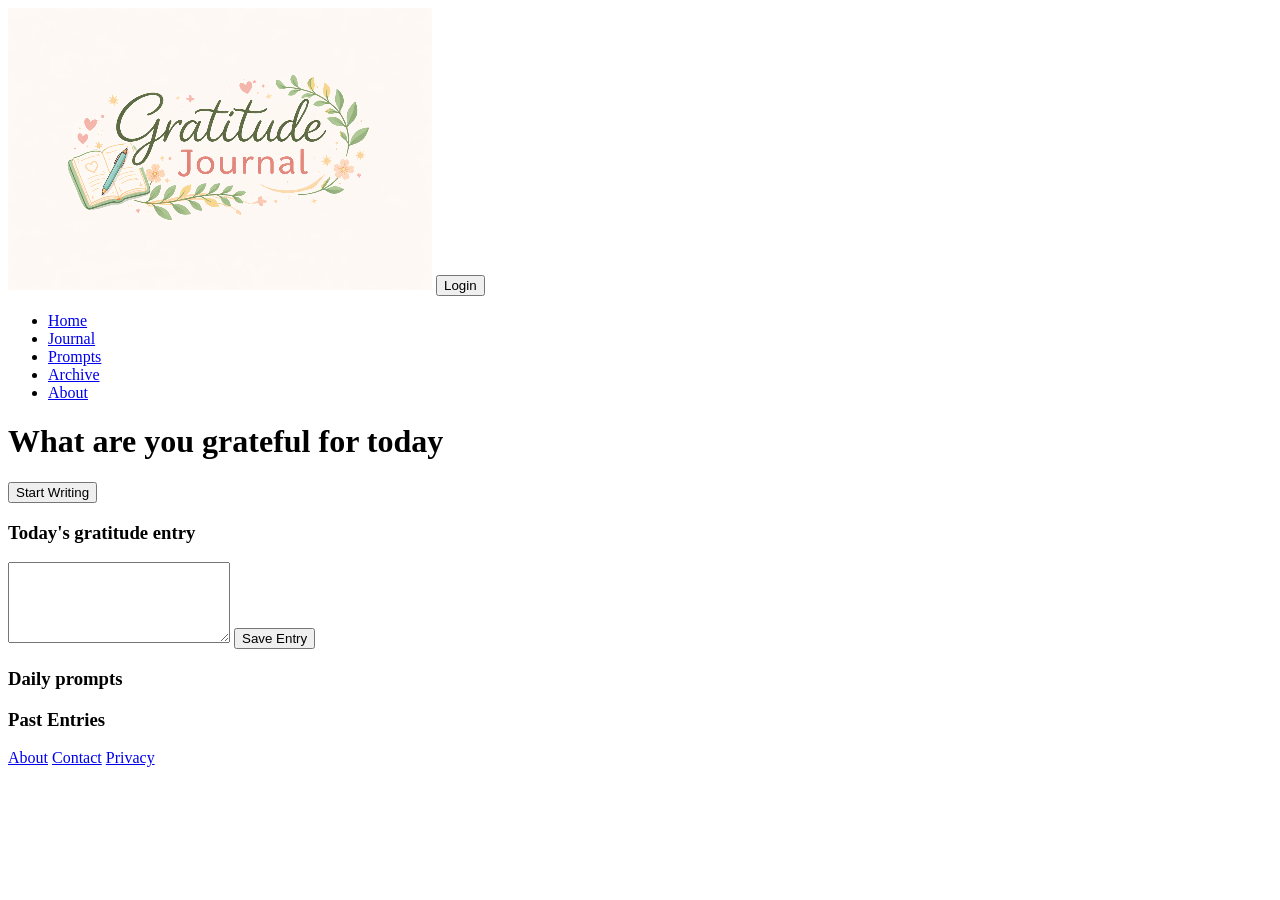
==== index.html @ bed9b6c0 "I created all of the files and made most of the html elements for the home page" ====
<!DOCTYPE html>
<html lang="en">
    <head>
        <meta charset="UTF-8">
        <meta name="viewport" content="width=device-width, initial-scale=1.0">
        <title>Gratitude Journal</title>
        <link rel="stylesheet" href="style.css">
    </head>
    <body>
        <header>
            <img src="images/gratitudelogo.png" alt="Gratitude Journal Logo">
            <button class="stretch" type="login">Login</button>
        </header>
        <nav>
            <ul>
                <li><a href="index.html">Home</a></li>
                <li><a href="journal.html">Journal</a></li>
                <li><a href="prompts.html">Prompts</a></li>
                <li><a href="archive.html">Archive</a></li>
                <li><a href="about.html">About</a></li>
            </ul>
        </nav>

        <h1>What are you grateful for today</h1>
        <button class="stretch" type="write">Start Writing</button>

        <h3>Today's gratitude entry</h3>
        <textarea id="entry" name="entry" rows="5" cols="25" required></textarea>
        <button class="stretch" type="save">Save Entry</button>

        <h3>Daily prompts</h3>

        <h3>Past Entries</h3>


        <footer>
            <a href="about.html">About</a>
            <a href="#">Contact</a>
            <a href="#">Privacy</a>
        </footer>
    </body>
</html>
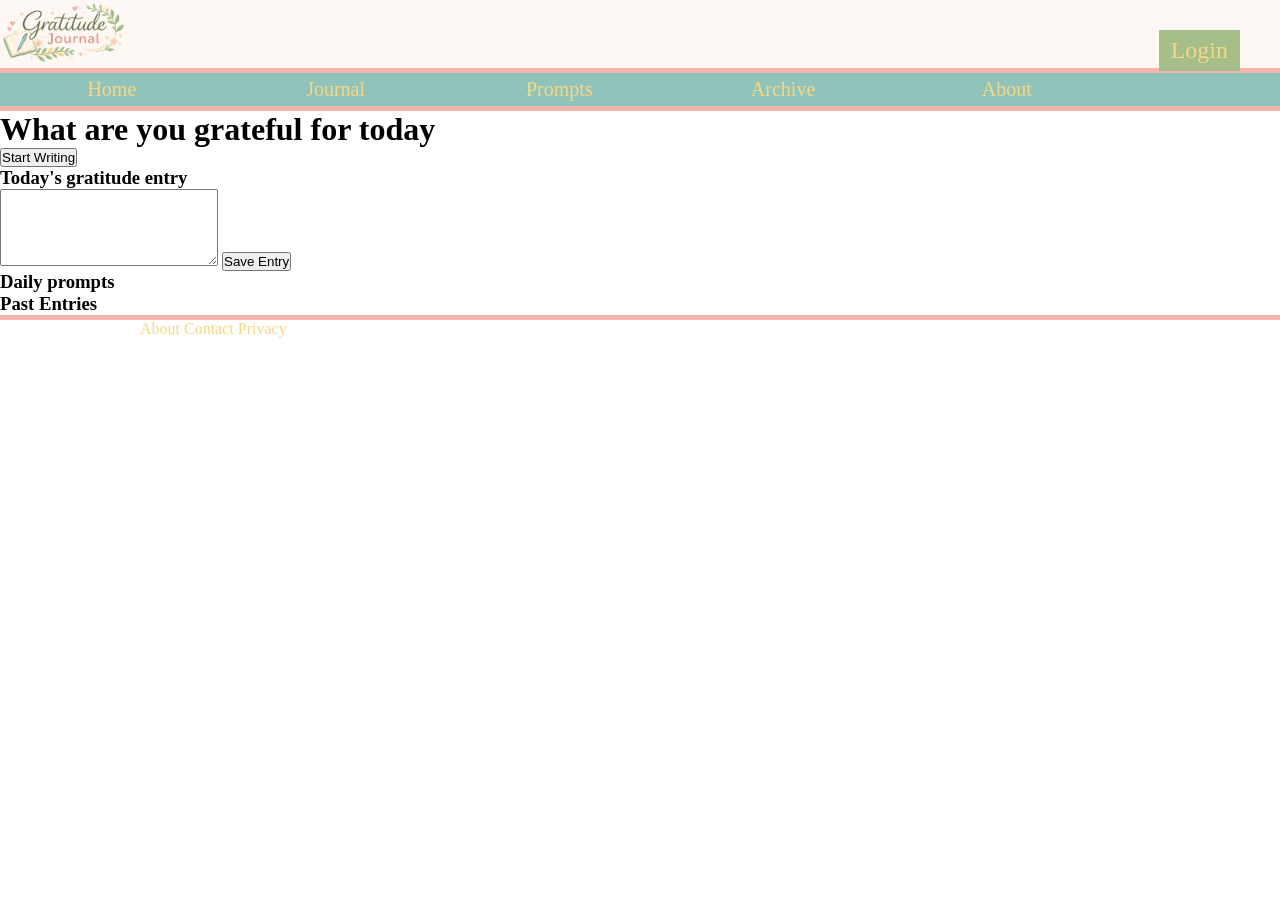
==== commit 3bdd107b: "Added CSS to home page" ====
--- a/index.html
+++ b/index.html
@@ -5,11 +5,14 @@
         <meta name="viewport" content="width=device-width, initial-scale=1.0">
         <title>Gratitude Journal</title>
         <link rel="stylesheet" href="style.css">
+        <link rel="preconnect" href="https://fonts.googleapis.com">
+        <link rel="preconnect" href="https://fonts.gstatic.com" crossorigin>
+        <link href="https://fonts.googleapis.com/css2?family=Open+Sans:ital,wght@0,300..800;1,300..800&family=Playfair+Display:ital,wght@0,400..900;1,400..900&display=swap" rel="stylesheet">
     </head>
     <body>
         <header>
-            <img src="images/gratitudelogo.png" alt="Gratitude Journal Logo">
-            <button class="stretch" type="login">Login</button>
+            <img id="logo" src="images/gratitudelogo.png" alt="Gratitude Journal Logo">
+            <a id="login" href="login.html">Login</a>
         </header>
         <nav>
             <ul>
@@ -22,21 +25,36 @@
         </nav>
 
         <h1>What are you grateful for today</h1>
-        <button class="stretch" type="write">Start Writing</button>
+        <button class="stretch" >Start Writing</button>
 
         <h3>Today's gratitude entry</h3>
         <textarea id="entry" name="entry" rows="5" cols="25" required></textarea>
-        <button class="stretch" type="save">Save Entry</button>
+        <button class="stretch" type="sbumit">Save Entry</button>
 
         <h3>Daily prompts</h3>
 
+        <div class="dpcard">
+        </div>
+        <div class="dpcard">
+        </div>
+        <div class="dpcard">
+        </div>
+
         <h3>Past Entries</h3>
+        <div class="decard">
+        </div>
+        <div class="decard">
+        </div>
+        <div class="decard">
+        </div>
 
 
         <footer>
-            <a href="about.html">About</a>
-            <a href="#">Contact</a>
-            <a href="#">Privacy</a>
+            <div id="footerwrapper">
+                <a href="about.html">About</a>
+                <a href="#">Contact</a>
+                <a href="#">Privacy</a>
+            </div>
         </footer>
     </body>
 </html>
--- a/style.css
+++ b/style.css
@@ -0,0 +1,65 @@
+* {
+    margin: 0;
+    padding: 0;
+}
+
+header{
+    border-bottom: 5px solid #f5b5ab;
+    background-color: #fef8f4;
+}
+
+#logo {
+    width: 10%;
+    margin: 0;
+    padding: 0;
+}
+
+
+#login {
+    color: #90c4ba;
+    color: #f7d785;
+    font-size: 1.5em;
+    padding: 5px 10px;
+    background-color: #a5be8a;
+    border: 2px solid #a5be8a;
+    text-decoration: none;
+    margin: 30px 40px;
+    float: right;
+}
+
+nav { 
+    background: #90c4ba;
+    border-bottom: 5px solid #f5b5ab;
+    font-size: 20px;
+    padding: 5px 0px;
+}
+
+nav a {
+    color: #f7d785;
+    position: relative;
+    text-decoration: none;
+}
+
+nav li {
+    list-style-type: none;
+}
+
+nav ul {
+    display: grid;
+    grid-template-columns: repeat(5, 1fr);
+    margin: 0;
+    padding: 0;
+    place-items: center;
+}
+
+footer {
+    border-top: 5px solid #f5b5ab;
+    display: grid;
+    grid-template-columns: repeat(3, 1fr);
+    place-items: center;
+}
+
+footer a {
+    color: #f7d785;
+    text-decoration: none;
+}
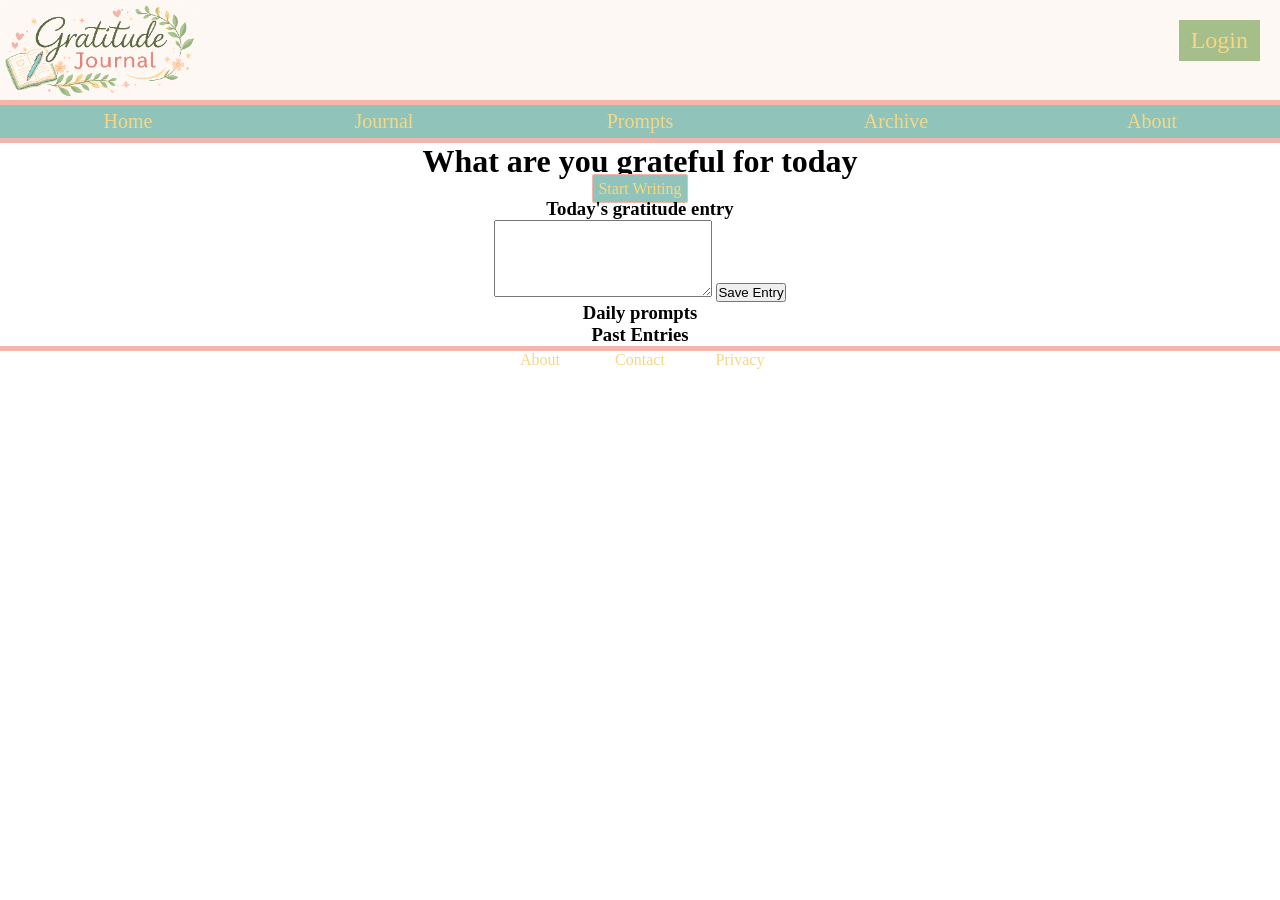
==== commit 231edc53: "Edited links" ====
--- a/index.html
+++ b/index.html
@@ -25,7 +25,7 @@
         </nav>
 
         <h1>What are you grateful for today</h1>
-        <button class="stretch" >Start Writing</button>
+        <a id="journalbt" href="journal.html">Start Writing</a>
 
         <h3>Today's gratitude entry</h3>
         <textarea id="entry" name="entry" rows="5" cols="25" required></textarea>
--- a/style.css
+++ b/style.css
@@ -6,14 +6,20 @@
 header{
     border-bottom: 5px solid #f5b5ab;
     background-color: #fef8f4;
+    height: 100px;
 }
 
 #logo {
-    width: 10%;
+    width: 200px;
     margin: 0;
     padding: 0;
+    float: left;
 }
 
+body {
+    place-items: center;
+    text-align: center;
+}
 
 #login {
     color: #90c4ba;
@@ -23,7 +29,7 @@
     background-color: #a5be8a;
     border: 2px solid #a5be8a;
     text-decoration: none;
-    margin: 30px 40px;
+    margin: 20px 20px;
     float: right;
 }
 
@@ -32,6 +38,7 @@
     border-bottom: 5px solid #f5b5ab;
     font-size: 20px;
     padding: 5px 0px;
+    margin: auto;
 }
 
 nav a {
@@ -52,11 +59,27 @@
     place-items: center;
 }
 
+#journalbt {
+    text-decoration: none;
+    border: solid 1px #f5b5ab;
+    border-radius: 3px;
+    padding: 5px;
+    color: #f7d785;
+    background: #90c4ba;
+}
+
 footer {
     border-top: 5px solid #f5b5ab;
+    
+}
+
+#footerwrapper {
+    padding: 0px 200px;
     display: grid;
     grid-template-columns: repeat(3, 1fr);
     place-items: center;
+    width: 300px;
+    margin: auto;
 }
 
 footer a {
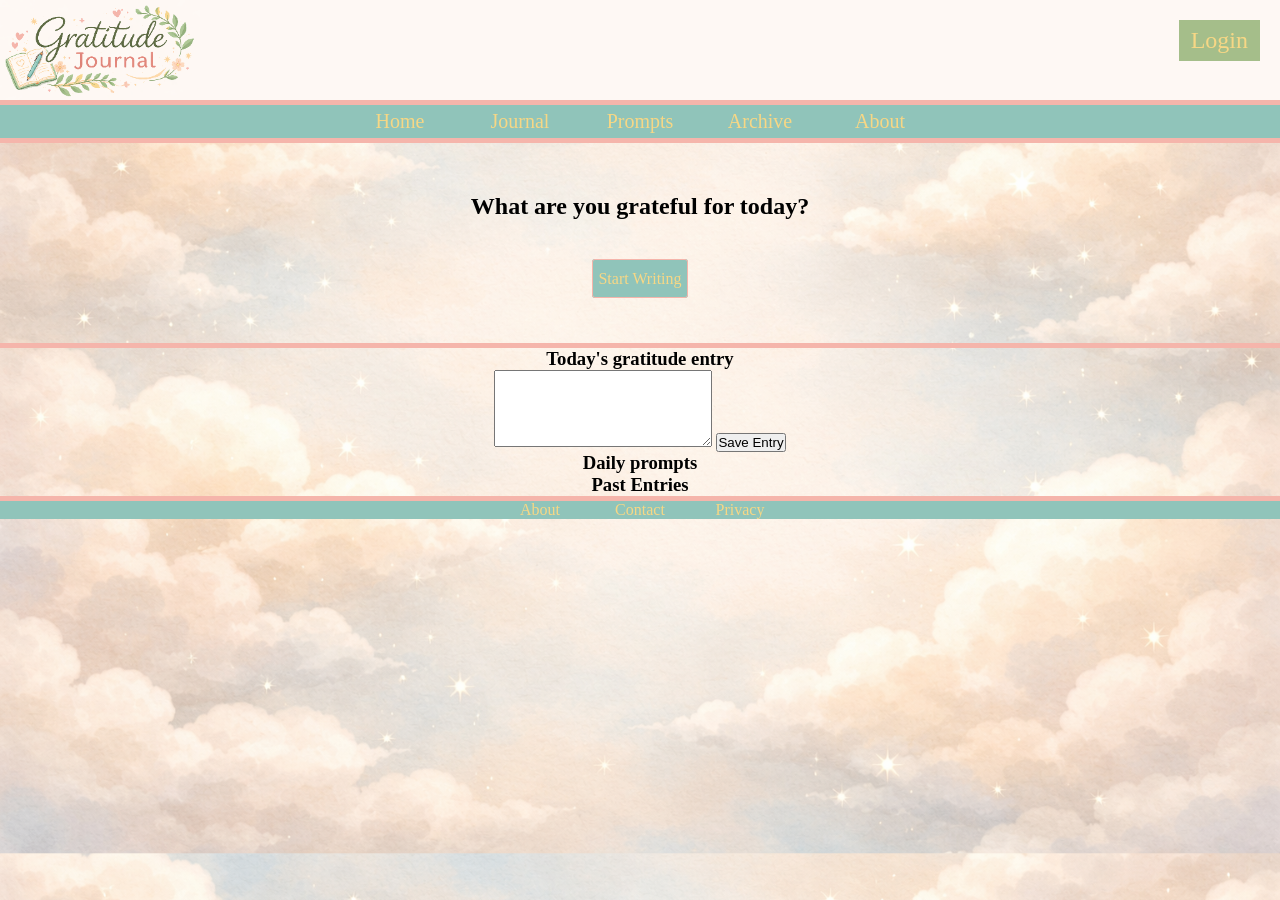
==== commit a732444b: "Styled the home page more" ====
--- a/index.html
+++ b/index.html
@@ -24,8 +24,10 @@
             </ul>
         </nav>
 
-        <h1>What are you grateful for today</h1>
-        <a id="journalbt" href="journal.html">Start Writing</a>
+        <section id="journalsec">
+            <h1>What are you grateful for today?</h1>
+            <a id="journalbt" href="journal.html">Start Writing</a>
+        </section>
 
         <h3>Today's gratitude entry</h3>
         <textarea id="entry" name="entry" rows="5" cols="25" required></textarea>
--- a/style.css
+++ b/style.css
@@ -19,6 +19,8 @@
 body {
     place-items: center;
     text-align: center;
+    background: url(images/clouldbackground.png);
+    background-size: 100%;
 }
 
 #login {
@@ -47,30 +49,41 @@
     text-decoration: none;
 }
 
-nav li {
+nav ul {
+    display: grid;
+    grid-template-columns: repeat(5, 1fr);
+    width: 600px;
+    margin: auto;
+    padding: 0;
+    place-items: center;
+
+}
+nav ul li {
     list-style-type: none;
 }
 
-nav ul {
-    display: grid;
-    grid-template-columns: repeat(5, 1fr);
-    margin: 0;
-    padding: 0;
-    place-items: center;
+#journalsec {
+    border-bottom: 5px solid #f5b5ab;
+    height: 150px;
+}
+
+#journalsec h1 {
+    font-family: "Playfair Display", serif;
+    margin: 50px 10px;
 }
 
 #journalbt {
     text-decoration: none;
     border: solid 1px #f5b5ab;
     border-radius: 3px;
-    padding: 5px;
+    padding: 10px 5px;
     color: #f7d785;
     background: #90c4ba;
 }
 
 footer {
     border-top: 5px solid #f5b5ab;
-    
+    background-color: #90c4ba;
 }
 
 #footerwrapper {
@@ -85,4 +98,79 @@
 footer a {
     color: #f7d785;
     text-decoration: none;
-}+}
+
+
+/*The bellow CSS is for the journal page*/
+
+.container {
+    background-color: #fff;
+    padding: 20px;
+    border-radius: 8px;
+    box-shadow: 0 0 10px #0000001A;
+    width: 400px;
+}
+
+#n_journal_entry {
+    color: #f7d785;
+    border-top: 5px solid #f5b5ab;
+    background-color: #90c4ba;
+    border-bottom: 5px solid #f5b5ab;
+}
+
+#j_entry {
+    width: 100%;
+    padding: 10px;
+    margin-bottom: 10px;
+    border: 1px solid #ccc;
+    border-radius: 4px;
+    box-sizing: border-box;
+    max-width: 100%;
+    resize: vertical;
+}
+
+#j_submit {
+    width: 100%;
+    padding: 10px;
+    background-color: #a5be8a;
+    color: #f7d785;
+    border: none;
+    border-radius: 4px;
+    margin-bottom: 20px;
+
+    font-size: 15px;
+}
+
+#j_submit:hover {
+    background-color: #91a877;
+}
+
+#item_list {
+    list-style-type: none;
+    padding: 0;
+}
+
+#item_list li {
+    position: relative;
+    padding: 10px;
+    background-color: #e9e9e9;
+    margin-bottom: 5px;
+    border-radius: 4px;
+    word-wrap: break-word;
+}
+
+#item_list li p {
+    margin-top: 15px;
+    white-space: pre-wrap;
+    text-align: left;
+}
+
+.entry-date {
+    position: absolute;
+    top: 5px;
+    left: 10px;
+    font-size: 12px;
+    color: #555;
+}
+
+/*end of journal CSS*/
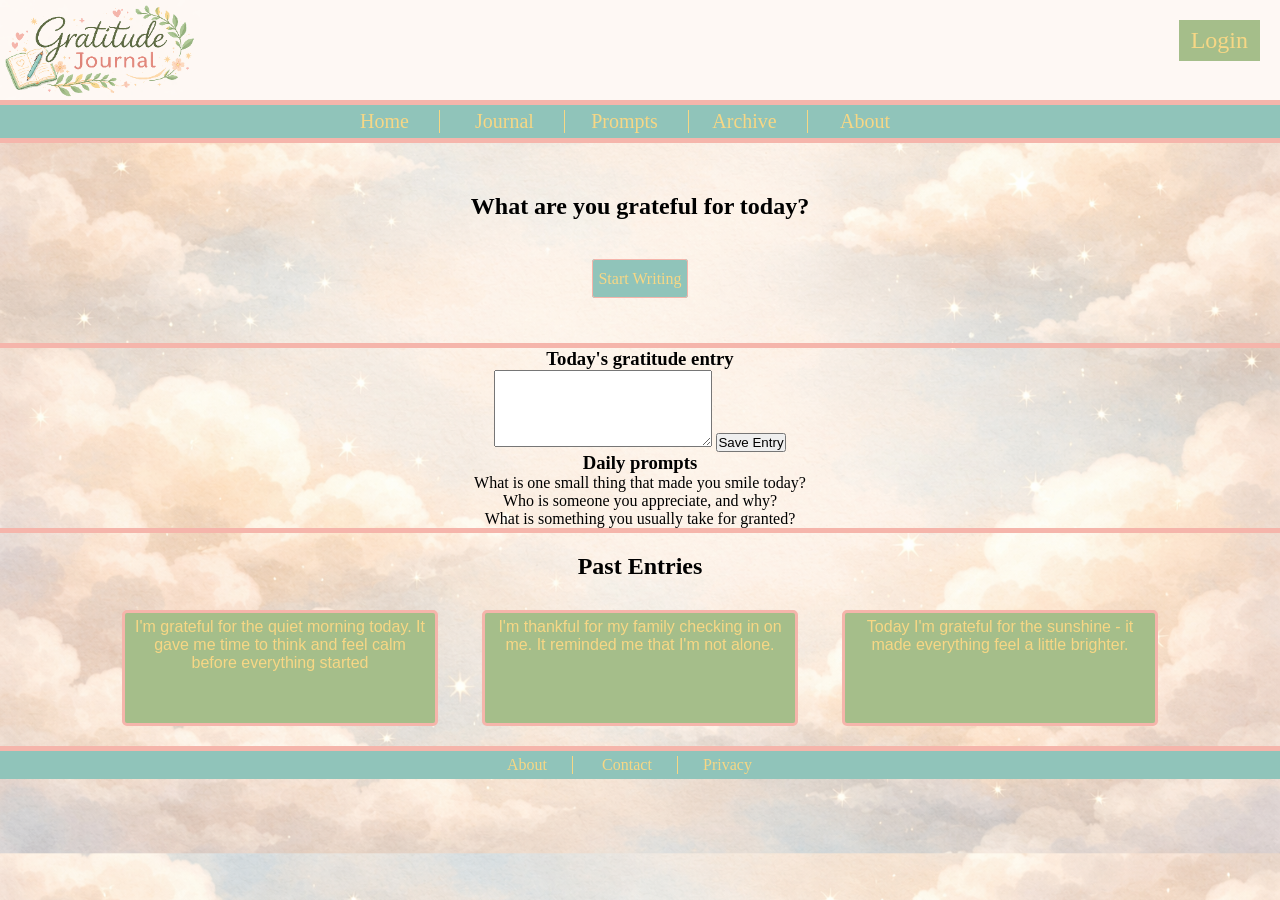
==== commit 616021f1: "Added more div cards" ====
--- a/index.html
+++ b/index.html
@@ -33,22 +33,43 @@
         <textarea id="entry" name="entry" rows="5" cols="25" required></textarea>
         <button class="stretch" type="sbumit">Save Entry</button>
 
-        <h3>Daily prompts</h3>
+        <section id="dailypromts">
+            <h3>Daily prompts</h3>
+            <div class="dpcard">
+                <p>
+                    What is one small thing that made you smile today?
+                </p>
+            </div>
+            <div class="dpcard">
+            </div>
+                <p>
+                    Who is someone you appreciate, and why?
+                </p>
+            <div class="dpcard">
+                <p>
+                    What is something you usually take for granted?
+                </p>
+            </div>
+        </section>
 
-        <div class="dpcard">
-        </div>
-        <div class="dpcard">
-        </div>
-        <div class="dpcard">
-        </div>
-
-        <h3>Past Entries</h3>
-        <div class="decard">
-        </div>
-        <div class="decard">
-        </div>
-        <div class="decard">
-        </div>
+        <section id="pastentries">
+            <h3>Past Entries</h3>
+            <div class="decard">
+            <p>
+                I'm grateful for the quiet morning today. It gave me time to think and feel calm before everything started
+            </p>
+            </div>
+            <div class="decard">
+                <p>
+                    I'm thankful for my family checking in on me. It reminded me that I'm not alone.
+                </p>
+            </div>
+            <div class="decard">
+                <p>
+                    Today I'm grateful for the sunshine - it made everything feel a little brighter.
+                </p>
+            </div>
+        </section>
 
 
         <footer>
--- a/style.css
+++ b/style.css
@@ -49,6 +49,7 @@
     text-decoration: none;
 }
 
+
 nav ul {
     display: grid;
     grid-template-columns: repeat(5, 1fr);
@@ -56,10 +57,19 @@
     margin: auto;
     padding: 0;
     place-items: center;
-
+    
 }
 nav ul li {
     list-style-type: none;
+    border-right: 1px solid #f7d785;
+    padding-right: 30px;
+}
+
+nav ul li:hover {
+    background: #a5be8a;
+}
+nav ul li:last-child {
+    border-right: none  ;
 }
 
 #journalsec {
@@ -81,9 +91,46 @@
     background: #90c4ba;
 }
 
+#dailypromts {
+    border-bottom: 5px solid #f5b5ab;
+}
+
+#pastentries {
+    display: grid;
+    grid-template-columns: repeat(3, 1fr);
+    row-gap: 30px;
+    padding: 20px 100px
+}
+
+#pastentries h3 {
+    grid-column: 1/4;
+    font-family: "Playfair Display", serif;
+    font-size: 1.5em;
+}
+
+.decard {
+    width: 300px;
+    height: 100px;
+    border: 3px solid #f5b5ab;
+    border-radius: 5px;
+    padding: 5px;
+    place-items: center;
+    margin: auto;
+    background: #a5be8a;
+}
+
+.decard p {
+    margin: auto;
+    font-family: "Open Sans", sans-serif;
+    color: #f7d785;
+}
+
 footer {
     border-top: 5px solid #f5b5ab;
     background-color: #90c4ba;
+    place-items: center;
+    padding: 5px 0px;
+    margin: auto;
 }
 
 #footerwrapper {
@@ -98,6 +145,12 @@
 footer a {
     color: #f7d785;
     text-decoration: none;
+    border-right: 1px solid #f7d785;
+    padding-right: 25px;
+}
+
+footer a:last-child {
+    border-right: none;
 }
 
 
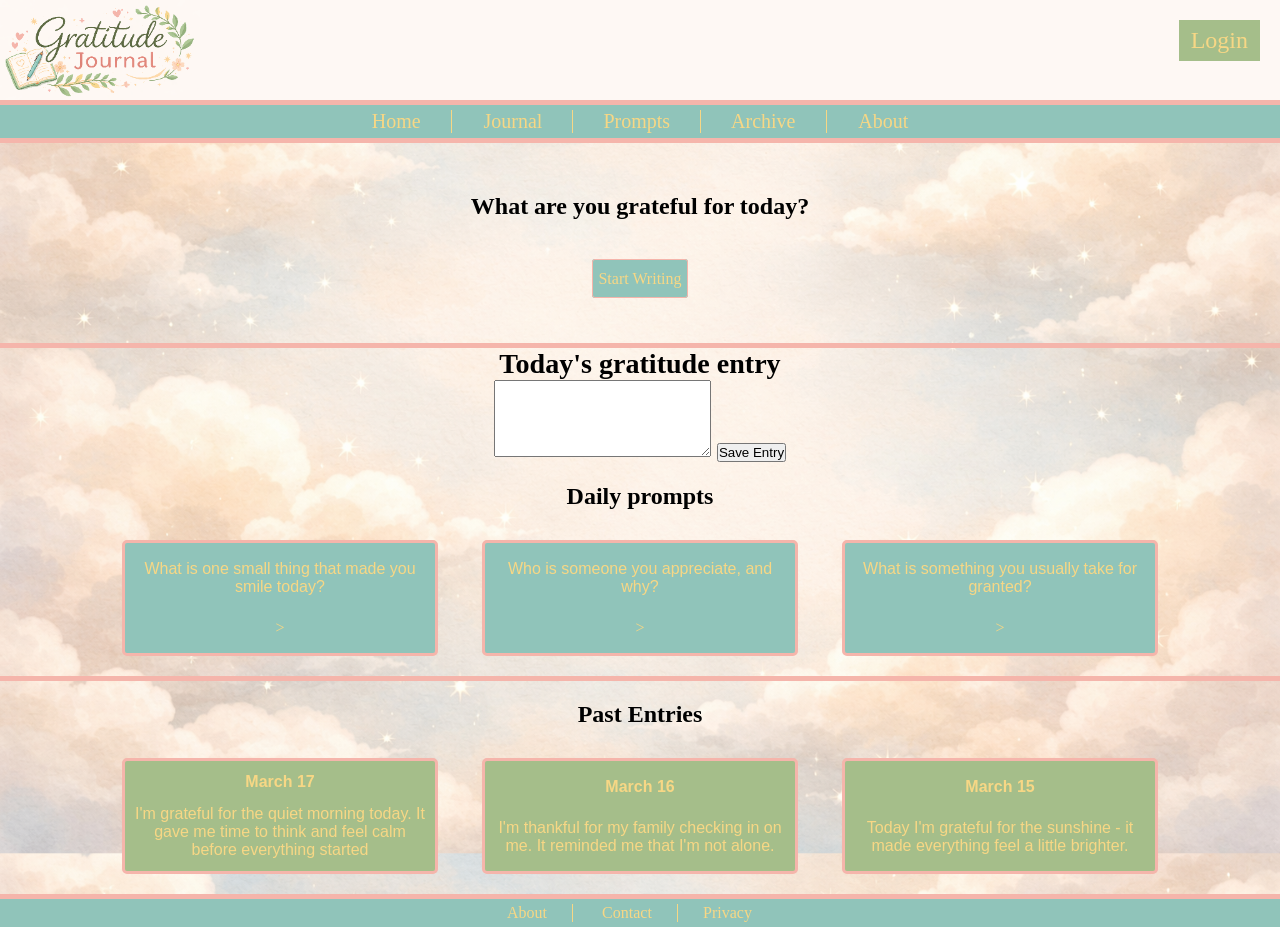
==== commit 9c517815: "added styling for home page" ====
--- a/index.html
+++ b/index.html
@@ -29,9 +29,11 @@
             <a id="journalbt" href="journal.html">Start Writing</a>
         </section>
 
-        <h3>Today's gratitude entry</h3>
-        <textarea id="entry" name="entry" rows="5" cols="25" required></textarea>
-        <button class="stretch" type="sbumit">Save Entry</button>
+        <section id="journaling">
+            <h3>Today's gratitude entry</h3>
+            <textarea id="entry" name="entry" rows="5" cols="25" required></textarea>
+            <button class="stretch" type="sbumit">Save Entry</button>
+        </section>
 
         <section id="dailypromts">
             <h3>Daily prompts</h3>
@@ -39,32 +41,38 @@
                 <p>
                     What is one small thing that made you smile today?
                 </p>
+                <a href="journal.html">></a>
             </div>
             <div class="dpcard">
-            </div>
                 <p>
                     Who is someone you appreciate, and why?
                 </p>
+                <a href="journal.html">></a>
+            </div>
             <div class="dpcard">
                 <p>
                     What is something you usually take for granted?
                 </p>
+                <a href="journal.html">></a>
             </div>
         </section>
 
         <section id="pastentries">
             <h3>Past Entries</h3>
             <div class="decard">
-            <p>
-                I'm grateful for the quiet morning today. It gave me time to think and feel calm before everything started
-            </p>
+                <h4>March 17</h4>
+                <p>
+                    I'm grateful for the quiet morning today. It gave me time to think and feel calm before everything started
+                </p>
             </div>
             <div class="decard">
+                <h4>March 16</h4>
                 <p>
                     I'm thankful for my family checking in on me. It reminded me that I'm not alone.
                 </p>
             </div>
             <div class="decard">
+                <h4>March 15</h4>
                 <p>
                     Today I'm grateful for the sunshine - it made everything feel a little brighter.
                 </p>
--- a/style.css
+++ b/style.css
@@ -62,7 +62,7 @@
 nav ul li {
     list-style-type: none;
     border-right: 1px solid #f7d785;
-    padding-right: 30px;
+    padding: 0px 30px;
 }
 
 nav ul li:hover {
@@ -91,24 +91,27 @@
     background: #90c4ba;
 }
 
+#journaling {
+    font-family: "Playfair Display", serif;
+    font-size: 1.5em;
+}
+
 #dailypromts {
     border-bottom: 5px solid #f5b5ab;
-}
-
-#pastentries {
     display: grid;
     grid-template-columns: repeat(3, 1fr);
     row-gap: 30px;
     padding: 20px 100px
 }
 
-#pastentries h3 {
+#dailypromts h3 {
     grid-column: 1/4;
     font-family: "Playfair Display", serif;
     font-size: 1.5em;
 }
 
-.decard {
+.dpcard {
+    display: grid;
     width: 300px;
     height: 100px;
     border: 3px solid #f5b5ab;
@@ -116,7 +119,50 @@
     padding: 5px;
     place-items: center;
     margin: auto;
+    background: #90c4ba;
+}
+
+.dpcard p {
+    margin: auto;
+    font-family: "Open Sans", sans-serif;
+    color: #f7d785;
+}
+
+.dpcard a {
+    display: flex;
+    text-decoration: none;
+    color: #f7d785;
+}
+
+#pastentries {
+    display: grid;
+    grid-template-columns: repeat(3, 1fr);
+    row-gap: 30px;
+    padding: 20px 100px
+}
+
+#pastentries h3 {
+    grid-column: 1/4;
+    font-family: "Playfair Display", serif;
+    font-size: 1.5em;
+}
+
+.decard {
+    display: grid;
+    width: 300px;
+    height: 100px;
+    border: 3px solid #f5b5ab;
+    border-radius: 5px;
+    padding: 5px;
+    place-items: center;
+    margin: auto;
     background: #a5be8a;
+}
+
+.decard h4 {
+    margin: auto;
+    font-family: "Open Sans", sans-serif;
+    color: #f7d785;
 }
 
 .decard p {
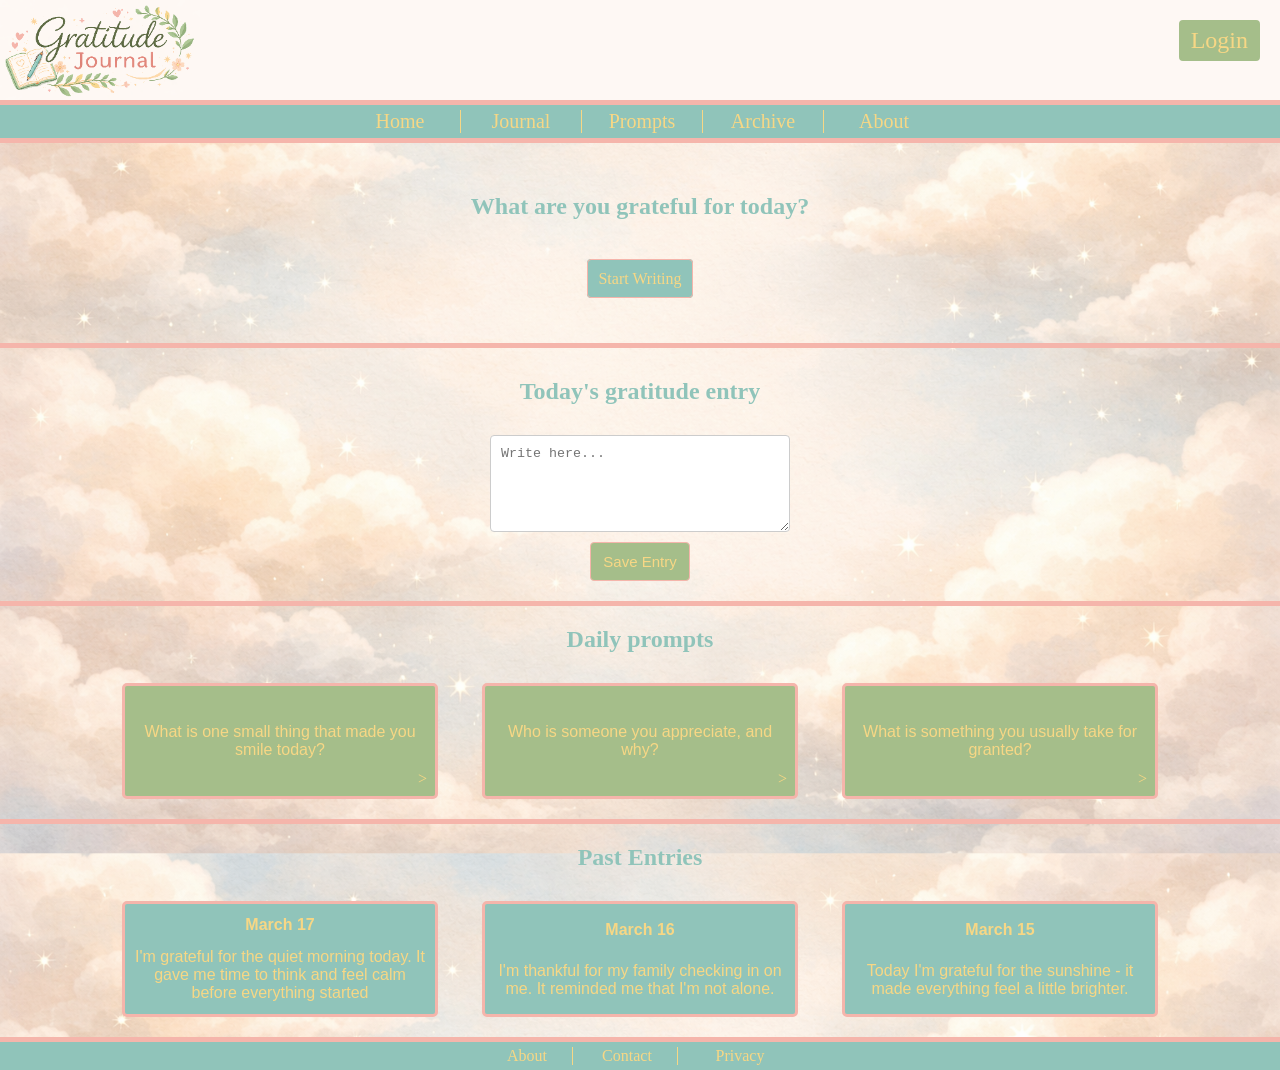
==== commit abd69108: "Finished css on home page" ====
--- a/index.html
+++ b/index.html
@@ -31,8 +31,8 @@
 
         <section id="journaling">
             <h3>Today's gratitude entry</h3>
-            <textarea id="entry" name="entry" rows="5" cols="25" required></textarea>
-            <button class="stretch" type="sbumit">Save Entry</button>
+            <textarea id="entry" placeholder="Write here... " rows="5" cols="25" required></textarea>
+            <button type="sbumit" id="submit" >Save Entry</button>
         </section>
 
         <section id="dailypromts">
--- a/style.css
+++ b/style.css
@@ -30,11 +30,18 @@
     padding: 5px 10px;
     background-color: #a5be8a;
     border: 2px solid #a5be8a;
+    border-radius: 4px;
     text-decoration: none;
     margin: 20px 20px;
     float: right;
 }
 
+#login:hover {
+    background-color: #91a877;
+    border: 2px solid #91a877;
+}
+
+
 nav { 
     background: #90c4ba;
     border-bottom: 5px solid #f5b5ab;
@@ -44,11 +51,16 @@
 }
 
 nav a {
+    display: block;
     color: #f7d785;
     position: relative;
     text-decoration: none;
 }
 
+nav a:hover {
+    color: #90c4ba;
+    background-color: #f7d785;
+}
 
 nav ul {
     display: grid;
@@ -60,14 +72,11 @@
     
 }
 nav ul li {
+    width: 120px;
     list-style-type: none;
     border-right: 1px solid #f7d785;
-    padding: 0px 30px;
-}
-
-nav ul li:hover {
-    background: #a5be8a;
-}
+}
+
 nav ul li:last-child {
     border-right: none  ;
 }
@@ -80,20 +89,63 @@
 #journalsec h1 {
     font-family: "Playfair Display", serif;
     margin: 50px 10px;
+    color: #90c4ba;
 }
 
 #journalbt {
     text-decoration: none;
+    width: 100px;
     border: solid 1px #f5b5ab;
-    border-radius: 3px;
-    padding: 10px 5px;
+    border-radius: 4px;
+    padding: 10px;
     color: #f7d785;
     background: #90c4ba;
 }
 
+#journalbt:hover {
+    background-color: #a5be8a;
+}
+
 #journaling {
+    display: grid;
     font-family: "Playfair Display", serif;
     font-size: 1.5em;
+    place-items: center;
+    border-bottom: 5px solid #f5b5ab;
+}
+
+#journaling h3 {
+    font-family: "Playfair Display", serif;
+    font-size: 1em;
+    color: #90c4ba;
+    margin: 30px;
+}
+
+#entry {
+    width: 300px;
+    padding: 10px;
+    margin-bottom: 10px;
+    border: 1px solid #ccc;
+    border-radius: 4px;
+    box-sizing: border-box;
+    max-width: 100%;
+    resize: vertical;
+}
+
+#submit {
+    width: 100px;
+    padding: 10px;
+    background-color: #a5be8a;
+    color: #f7d785;
+    border: solid 1px #f5b5ab;
+    border-radius: 4px;
+    margin-bottom: 20px;
+
+    font-size: 15px;
+}
+
+#submit:hover {
+    background-color: #91a877;
 }
 
 #dailypromts {
@@ -108,6 +160,8 @@
     grid-column: 1/4;
     font-family: "Playfair Display", serif;
     font-size: 1.5em;
+    color: #90c4ba;
+
 }
 
 .dpcard {
@@ -119,7 +173,8 @@
     padding: 5px;
     place-items: center;
     margin: auto;
-    background: #90c4ba;
+    background: #a5be8a;
+    position: relative;
 }
 
 .dpcard p {
@@ -129,9 +184,11 @@
 }
 
 .dpcard a {
-    display: flex;
-    text-decoration: none;
-    color: #f7d785;
+    text-decoration: none;
+    color: #f7d785;
+    position: absolute;
+    bottom: 0.5rem;
+    right: 0.5rem;
 }
 
 #pastentries {
@@ -145,6 +202,7 @@
     grid-column: 1/4;
     font-family: "Playfair Display", serif;
     font-size: 1.5em;
+    color: #90c4ba;
 }
 
 .decard {
@@ -156,7 +214,7 @@
     padding: 5px;
     place-items: center;
     margin: auto;
-    background: #a5be8a;
+    background: #90c4ba;
 }
 
 .decard h4 {
@@ -197,6 +255,7 @@
 
 footer a:last-child {
     border-right: none;
+    padding-right: 0px;
 }
 
 
@@ -273,3 +332,43 @@
 }
 
 /*end of journal CSS*/
+
+
+/*Start of About Page*/
+
+#about_main {
+    display: flex;
+    justify-content: center;
+}
+
+#about_title {
+    color: #f7d785;
+    border-top: 5px solid #f5b5ab;
+    background-color: #90c4ba;
+    border-bottom: 5px solid #f5b5ab;
+    margin-top: 20px;
+    margin-bottom: 10px;
+    padding-left: 100px;
+    padding-right: 100px;
+}
+
+#about_box {
+    outline: 4px solid #90c4ba;
+    border: 4px solid #f5b5ab;
+    border-radius: 10px;
+    width: 40%;
+    padding: 10px;
+    margin-bottom: 10px;
+
+    background-color: #faf5f5;
+}
+
+#about_box p {
+    overflow-wrap: break-word;
+    padding: 10px;
+    font-size: large;
+    color: #f7d785;
+    text-shadow: 1px 1px 1px black;
+}
+
+/*End of About Page    #d1b773  */
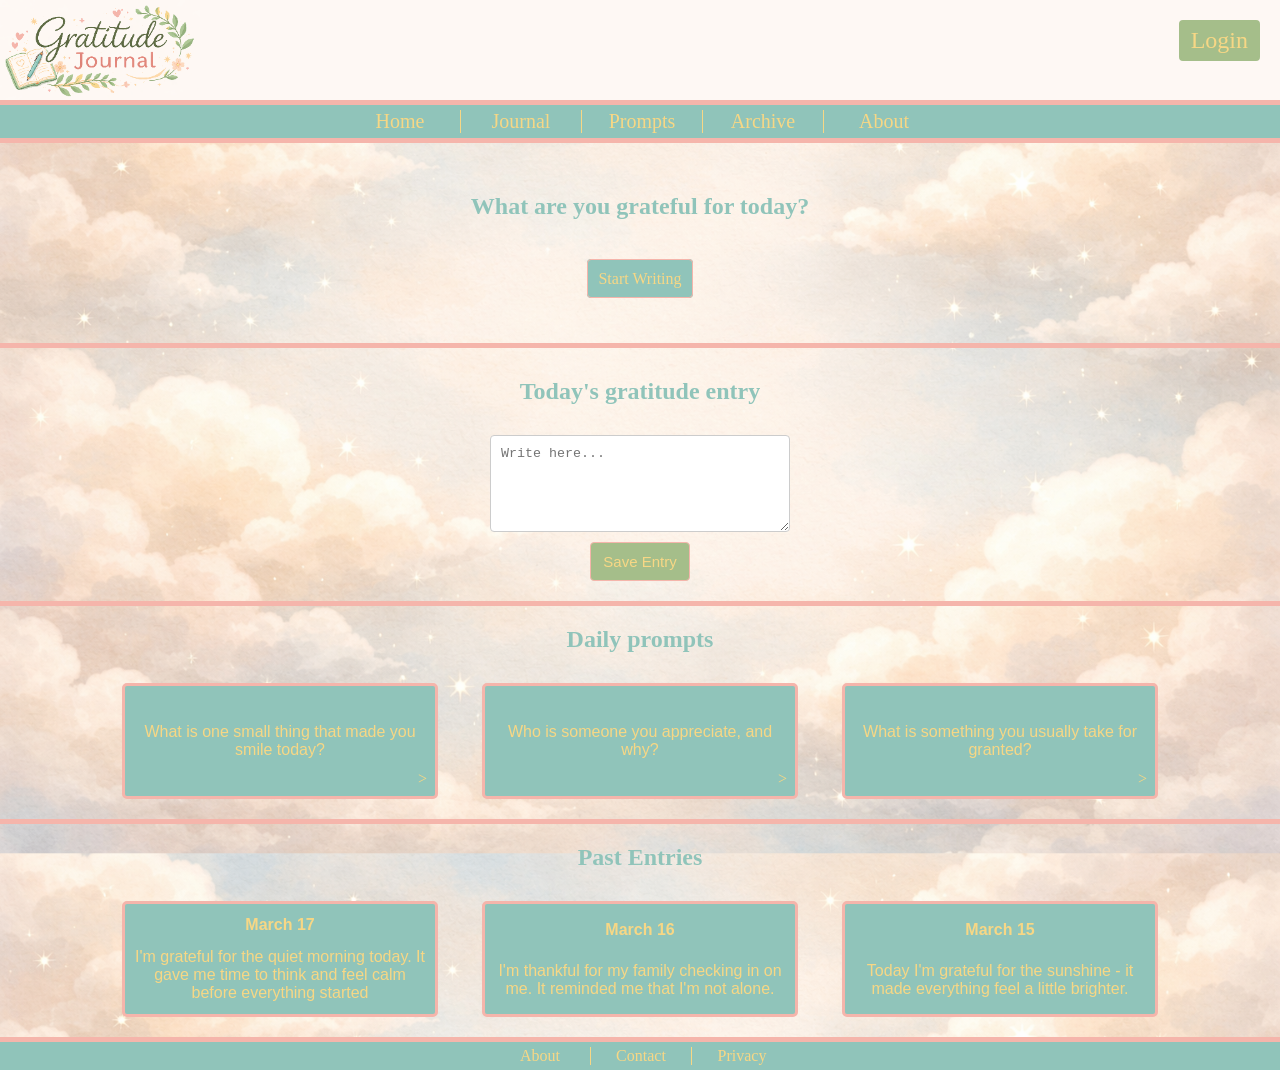
==== commit fb714762: "Updated CSS to home page" ====
--- a/index.html
+++ b/index.html
@@ -24,60 +24,62 @@
             </ul>
         </nav>
 
-        <section id="journalsec">
-            <h1>What are you grateful for today?</h1>
-            <a id="journalbt" href="journal.html">Start Writing</a>
-        </section>
+        <main>
+            <section id="journalsec">
+                <h1>What are you grateful for today?</h1>
+                <a id="journalbt" href="journal.html">Start Writing</a>
+            </section>
 
-        <section id="journaling">
-            <h3>Today's gratitude entry</h3>
-            <textarea id="entry" placeholder="Write here... " rows="5" cols="25" required></textarea>
-            <button type="sbumit" id="submit" >Save Entry</button>
-        </section>
+            <section id="journaling">
+                <h3>Today's gratitude entry</h3>
+                <textarea id="entry" placeholder="Write here... " rows="5" cols="25" required></textarea>
+                <button type="sbumit" id="submit" >Save Entry</button>
+            </section>
 
-        <section id="dailypromts">
-            <h3>Daily prompts</h3>
-            <div class="dpcard">
-                <p>
-                    What is one small thing that made you smile today?
-                </p>
-                <a href="journal.html">></a>
-            </div>
-            <div class="dpcard">
-                <p>
-                    Who is someone you appreciate, and why?
-                </p>
-                <a href="journal.html">></a>
-            </div>
-            <div class="dpcard">
-                <p>
-                    What is something you usually take for granted?
-                </p>
-                <a href="journal.html">></a>
-            </div>
-        </section>
+            <section id="dailypromts">
+                <h3>Daily prompts</h3>
+                <div class="dpcard">
+                    <p>
+                        What is one small thing that made you smile today?
+                    </p>
+                    <a href="journal.html">></a>
+                </div>
+                <div class="dpcard">
+                    <p>
+                        Who is someone you appreciate, and why?
+                    </p>
+                    <a href="journal.html">></a>
+                </div>
+                <div class="dpcard">
+                    <p>
+                        What is something you usually take for granted?
+                    </p>
+                    <a href="journal.html">></a>
+                </div>
+            </section>
 
-        <section id="pastentries">
-            <h3>Past Entries</h3>
-            <div class="decard">
-                <h4>March 17</h4>
-                <p>
-                    I'm grateful for the quiet morning today. It gave me time to think and feel calm before everything started
-                </p>
-            </div>
-            <div class="decard">
-                <h4>March 16</h4>
-                <p>
-                    I'm thankful for my family checking in on me. It reminded me that I'm not alone.
-                </p>
-            </div>
-            <div class="decard">
-                <h4>March 15</h4>
-                <p>
-                    Today I'm grateful for the sunshine - it made everything feel a little brighter.
-                </p>
-            </div>
-        </section>
+            <section id="pastentries">
+                <h3>Past Entries</h3>
+                <div class="decard">
+                    <h4>March 17</h4>
+                    <p>
+                        I'm grateful for the quiet morning today. It gave me time to think and feel calm before everything started
+                    </p>
+                </div>
+                <div class="decard">
+                    <h4>March 16</h4>
+                    <p>
+                        I'm thankful for my family checking in on me. It reminded me that I'm not alone.
+                    </p>
+                </div>
+                <div class="decard">
+                    <h4>March 15</h4>
+                    <p>
+                        Today I'm grateful for the sunshine - it made everything feel a little brighter.
+                    </p>
+                </div>
+            </section>
+        </main>
 
 
         <footer>
--- a/style.css
+++ b/style.css
@@ -173,7 +173,7 @@
     padding: 5px;
     place-items: center;
     margin: auto;
-    background: #a5be8a;
+    background: #90c4ba;
     position: relative;
 }
 
@@ -238,7 +238,6 @@
 }
 
 #footerwrapper {
-    padding: 0px 200px;
     display: grid;
     grid-template-columns: repeat(3, 1fr);
     place-items: center;
@@ -247,17 +246,15 @@
 }
 
 footer a {
+    width: 100px;
     color: #f7d785;
     text-decoration: none;
     border-right: 1px solid #f7d785;
-    padding-right: 25px;
 }
 
 footer a:last-child {
     border-right: none;
-    padding-right: 0px;
-}
-
+}
 
 /*The bellow CSS is for the journal page*/
 
@@ -333,6 +330,24 @@
 
 /*end of journal CSS*/
 
+/* Start of Archive CSS */
+#archive {
+    display: grid;
+    grid-template-columns: 1fr 1fr;
+    width: 800px;
+    margin: auto;
+    row-gap: 50px;
+    margin-top: 50px;
+    margin-bottom: 100px;
+}
+
+#archive  h1 {
+    grid-column: 1/3;
+    font-family: "Playfair Display", serif;
+    /* margin: 50px; */
+    color: #90c4ba;
+}
+/* End of Archive CSS */
 
 /*Start of About Page*/
 
@@ -372,3 +387,35 @@
 }
 
 /*End of About Page    #d1b773  */
+
+/* For moble devices */
+
+@media (max-width: 768px) {
+    nav ul {
+        gap: 8px;
+    }
+
+    nav a {
+        padding: 8px 12px;
+        font-size: 0.95rem;
+    }
+
+    .logo {
+        width: 180px;
+    }
+
+    footer a {
+    display: inline-block;
+    margin: 6px 10px;
+    }   
+
+    #pastentries {
+        width: 100%;
+        grid-template-columns: 1fr;
+    }
+
+    .decard {
+        width: 50%;
+        height: auto;
+    }
+}
